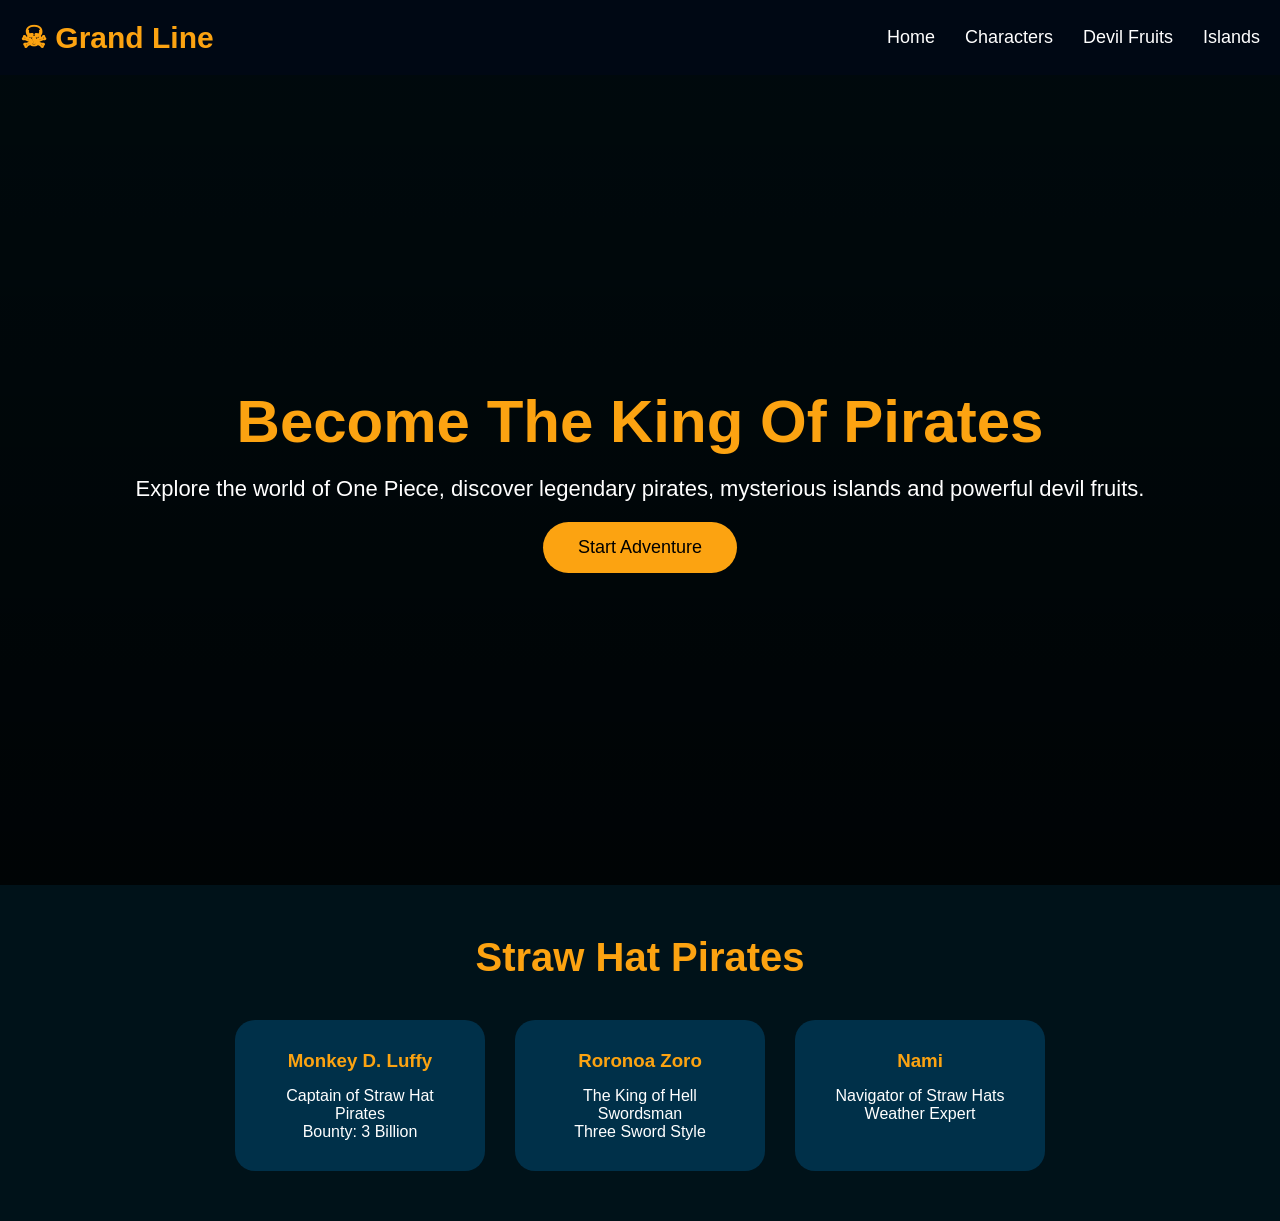
==== GrandLineCalculator/index.html @ e5f99cc5 "Updated the One Piece themed website with a cleaner project structure, improved homepage layout, nav" ====
<!DOCTYPE html>
<html lang="en">

<head>
    <meta charset="UTF-8">
    <meta name="viewport" content="width=device-width, initial-scale=1.0">

    <title>One Piece Adventure</title>

    <link rel="stylesheet" href="css/style.css">
</head>


<body>

<!-- NAVBAR -->

<header>

    <nav>

        <h1 class="logo">
            ☠ Grand Line
        </h1>


        <ul>

            <li><a href="#">Home</a></li>
            <li><a href="#">Characters</a></li>
            <li><a href="#">Devil Fruits</a></li>
            <li><a href="#">Islands</a></li>

        </ul>

    </nav>

</header>



<!-- HERO SECTION -->

<section class="hero">


    <div class="hero-content">


        <h2>
            Become The King Of Pirates
        </h2>


        <p>
            Explore the world of One Piece,
            discover legendary pirates,
            mysterious islands and powerful devil fruits.
        </p>


        <button>
            Start Adventure
        </button>


    </div>


</section>




<!-- CHARACTER SECTION -->


<section class="characters">


<h2>Straw Hat Pirates</h2>


<div class="cards">


<div class="card">

<h3>Monkey D. Luffy</h3>

<p>
Captain of Straw Hat Pirates
</p>

<p>
Bounty: 3 Billion
</p>

</div>



<div class="card">

<h3>Roronoa Zoro</h3>

<p>
The King of Hell Swordsman
</p>

<p>
Three Sword Style
</p>

</div>




<div class="card">

<h3>Nami</h3>

<p>
Navigator of Straw Hats
</p>

<p>
Weather Expert
</p>

</div>



</div>


</section>




<script src="js/main.js"></script>

</body>

</html>
---- GrandLineCalculator/css/style.css ----
*{
    margin:0;
    padding:0;
    box-sizing:border-box;
    font-family:Arial, sans-serif;
}



body{

    background:#001219;
    color:white;

}



/* NAVBAR */


header{

    background:#000814;
    padding:20px;

}



nav{

    display:flex;
    justify-content:space-between;
    align-items:center;

}



.logo{

    color:#fca311;
    font-size:30px;

}



ul{

    display:flex;
    gap:30px;
    list-style:none;

}



a{

    color:white;
    text-decoration:none;
    font-size:18px;

}



a:hover{

    color:#fca311;

}



/* HERO */


.hero{

height:90vh;

background:
linear-gradient(
rgba(0,0,0,.5),
rgba(0,0,0,.8)
),
url("../assets/images/ocean.jpg");


background-size:cover;
background-position:center;

display:flex;
align-items:center;
justify-content:center;

text-align:center;


}



.hero-content h2{

font-size:60px;
color:#fca311;

}



.hero-content p{

font-size:22px;
margin:20px;

}



button{

padding:15px 35px;
border:none;

background:#fca311;

font-size:18px;

border-radius:30px;

cursor:pointer;

}



button:hover{

background:white;

}



/* CHARACTERS */


.characters{

padding:50px;
text-align:center;

}



.characters h2{

font-size:40px;
color:#fca311;

}



.cards{

display:flex;
justify-content:center;
gap:30px;
margin-top:40px;

}



.card{

background:#003049;

padding:30px;

width:250px;

border-radius:20px;

transition:.3s;

}



.card:hover{

transform:translateY(-15px);

background:#005f73;

}



.card h3{

color:#fca311;
margin-bottom:15px;

}
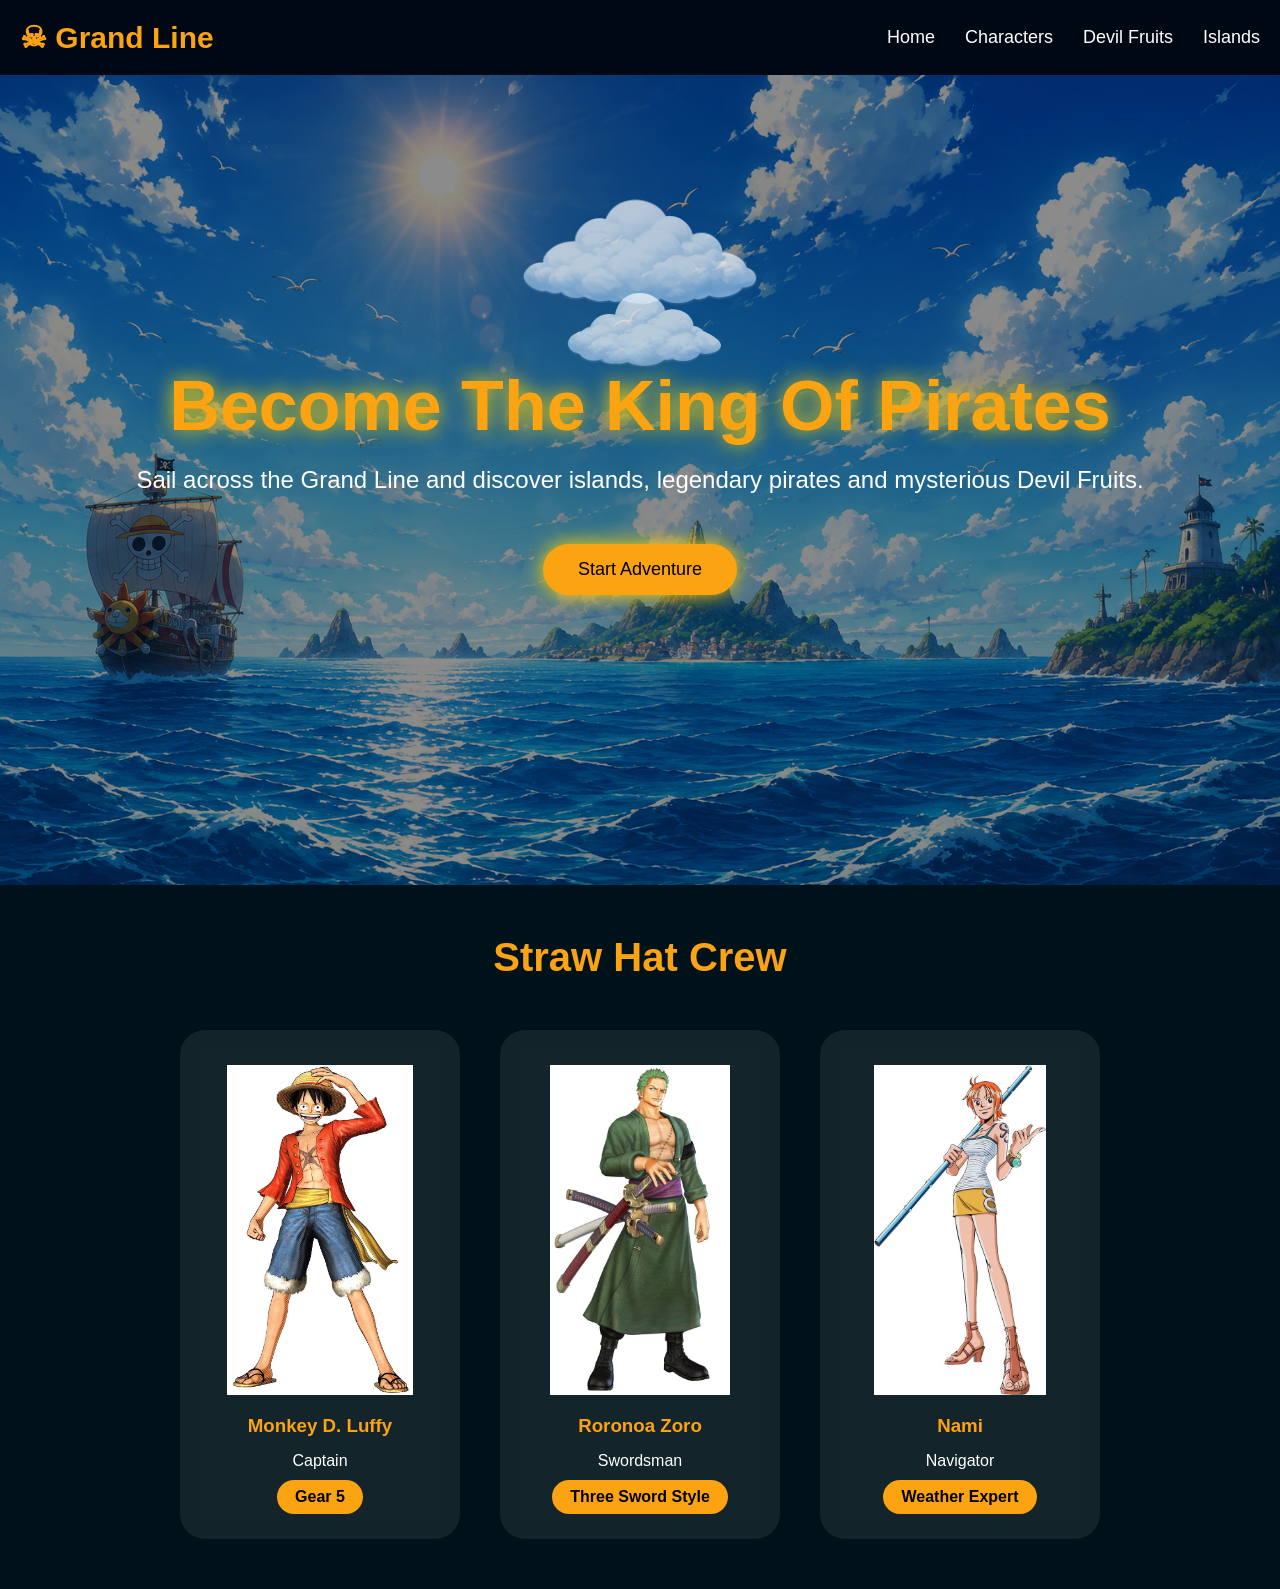
==== commit 2755df85: "feat: complete Mile  - Hero section and Straw Hat crew showcase Completed the second milestone of th" ====
--- a/GrandLineCalculator/index.html
+++ b/GrandLineCalculator/index.html
@@ -43,32 +43,29 @@
 
 <section class="hero">
 
+<div class="overlay"></div>
 
-    <div class="hero-content">
+<img src="assets/image/cloud1.png" class="cloud cloud1">
+<img src="assets/image/cloud2.png" class="cloud cloud2">
 
+<div class="hero-content">
 
-        <h2>
-            Become The King Of Pirates
-        </h2>
+<h2>Become The King Of Pirates</h2>
 
+<p>
+Sail across the Grand Line and discover islands,
+legendary pirates and mysterious Devil Fruits.
+</p>
 
-        <p>
-            Explore the world of One Piece,
-            discover legendary pirates,
-            mysterious islands and powerful devil fruits.
-        </p>
+<button class="start-btn">
+Start Adventure
+</button>
 
+</div>
 
-        <button>
-            Start Adventure
-        </button>
-
-
-    </div>
-
+<div class="waves"></div>
 
 </section>
-
 
 
 
@@ -77,64 +74,47 @@
 
 <section class="characters">
 
-
-<h2>Straw Hat Pirates</h2>
-
+<h2>Straw Hat Crew</h2>
 
 <div class="cards">
 
+<div class="card">
+
+<img src="assets/image/luffy.jpg">
+
+<h3>Monkey D. Luffy</h3>
+
+<p>Captain</p>
+
+<span>Gear 5</span>
+
+</div>
 
 <div class="card">
 
-<h3>Monkey D. Luffy</h3>
+<img src="assets/image/zoro.png">
 
-<p>
-Captain of Straw Hat Pirates
-</p>
+<h3>Roronoa Zoro</h3>
 
-<p>
-Bounty: 3 Billion
-</p>
+<p>Swordsman</p>
+
+<span>Three Sword Style</span>
 
 </div>
 
-
-
 <div class="card">
 
-<h3>Roronoa Zoro</h3>
+<img src="assets/image/nami.png">
 
-<p>
-The King of Hell Swordsman
-</p>
+<h3>Nami</h3>
 
-<p>
-Three Sword Style
-</p>
+<p>Navigator</p>
+
+<span>Weather Expert</span>
 
 </div>
 
-
-
-
-<div class="card">
-
-<h3>Nami</h3>
-
-<p>
-Navigator of Straw Hats
-</p>
-
-<p>
-Weather Expert
-</p>
-
 </div>
-
-
-
-</div>
-
 
 </section>
 
--- a/GrandLineCalculator/css/style.css
+++ b/GrandLineCalculator/css/style.css
@@ -87,7 +87,7 @@
 rgba(0,0,0,.5),
 rgba(0,0,0,.8)
 ),
-url("../assets/images/ocean.jpg");
+url("../assets/image/hero-bg.jpg");
 
 
 background-size:cover;
@@ -181,7 +181,7 @@
 
 .card{
 
-background:#003049;
+background:#1e91ca;
 
 padding:30px;
 
@@ -210,4 +210,267 @@
 color:#fca311;
 margin-bottom:15px;
 
+}
+
+/* ================= HERO IMPROVEMENTS ================= */
+
+.hero{
+
+position:relative;
+
+overflow:hidden;
+
+background:url("../assets/image/hero-bg.jpg");
+
+background-size:cover;
+
+background-position:center;
+
+}
+
+.overlay{
+
+position:absolute;
+
+width:100%;
+
+height:100%;
+
+background:rgba(0,0,0,.45);
+
+}
+
+.hero-content{
+
+position:relative;
+
+z-index:10;
+
+}
+
+.hero-content h2{
+
+font-size:70px;
+
+text-shadow:0 0 20px gold;
+
+animation:fadeUp 1.5s ease;
+
+}
+
+.hero-content p{
+
+font-size:24px;
+
+margin-top:20px;
+
+}
+
+.start-btn{
+
+margin-top:30px;
+
+box-shadow:0 0 20px gold;
+
+transition:.3s;
+
+}
+
+.start-btn:hover{
+
+transform:scale(1.08);
+
+}
+
+/* ================= CLOUDS ================= */
+
+.cloud{
+
+position:absolute;
+
+opacity:.7;
+
+animation:cloudMove linear infinite;
+
+}
+
+.cloud1{
+
+top:60px;
+
+width:250px;
+
+animation-duration:50s;
+
+}
+
+.cloud2{
+
+top:170px;
+
+width:180px;
+
+animation-duration:35s;
+
+}
+
+/* ================= WAVES ================= */
+
+.waves{
+
+position:absolute;
+
+bottom:0;
+
+left:0;
+
+width:300%;
+
+height:130px;
+
+background:url("assets/image/wave.png");
+
+background-repeat:repeat-x;
+
+animation:waveMove 12s linear infinite;
+
+}
+
+/* ================= CHARACTER CARDS ================= */
+
+.cards{
+
+display:flex;
+
+justify-content:center;
+
+gap:40px;
+
+flex-wrap:wrap;
+
+margin-top:50px;
+
+}
+
+.card{
+
+background:rgba(255,255,255,.08);
+
+backdrop-filter:blur(10px);
+
+border-radius:25px;
+
+padding:25px;
+
+width:280px;
+
+transition:.4s;
+
+overflow:hidden;
+
+}
+
+.card:hover{
+
+transform:translateY(-20px);
+
+box-shadow:0 0 30px #fca311;
+
+}
+
+.card img{
+
+width:100%;
+height:340px;
+object-fit:contain;
+object-position:bottom;
+padding-top:10px;
+display:block;
+
+}
+
+.card:hover img{
+
+transform:scale(1.05);
+
+}
+
+.card h3{
+
+margin-top:20px;
+
+color:#fca311;
+
+}
+
+.card span{
+
+display:inline-block;
+
+margin-top:10px;
+
+padding:8px 18px;
+
+background:#fca311;
+
+color:#000;
+
+border-radius:20px;
+
+font-weight:bold;
+
+}
+
+/* ================= ANIMATIONS ================= */
+
+@keyframes cloudMove{
+
+0%{
+
+left:-300px;
+
+}
+
+100%{
+
+left:110%;
+
+}
+
+}
+
+@keyframes waveMove{
+
+0%{
+
+transform:translateX(0);
+
+}
+
+100%{
+
+transform:translateX(-50%);
+
+}
+
+}
+
+@keyframes fadeUp{
+
+from{
+
+opacity:0;
+
+transform:translateY(80px);
+
+}
+
+to{
+
+opacity:1;
+
+transform:translateY(0);
+
+}
+
 }
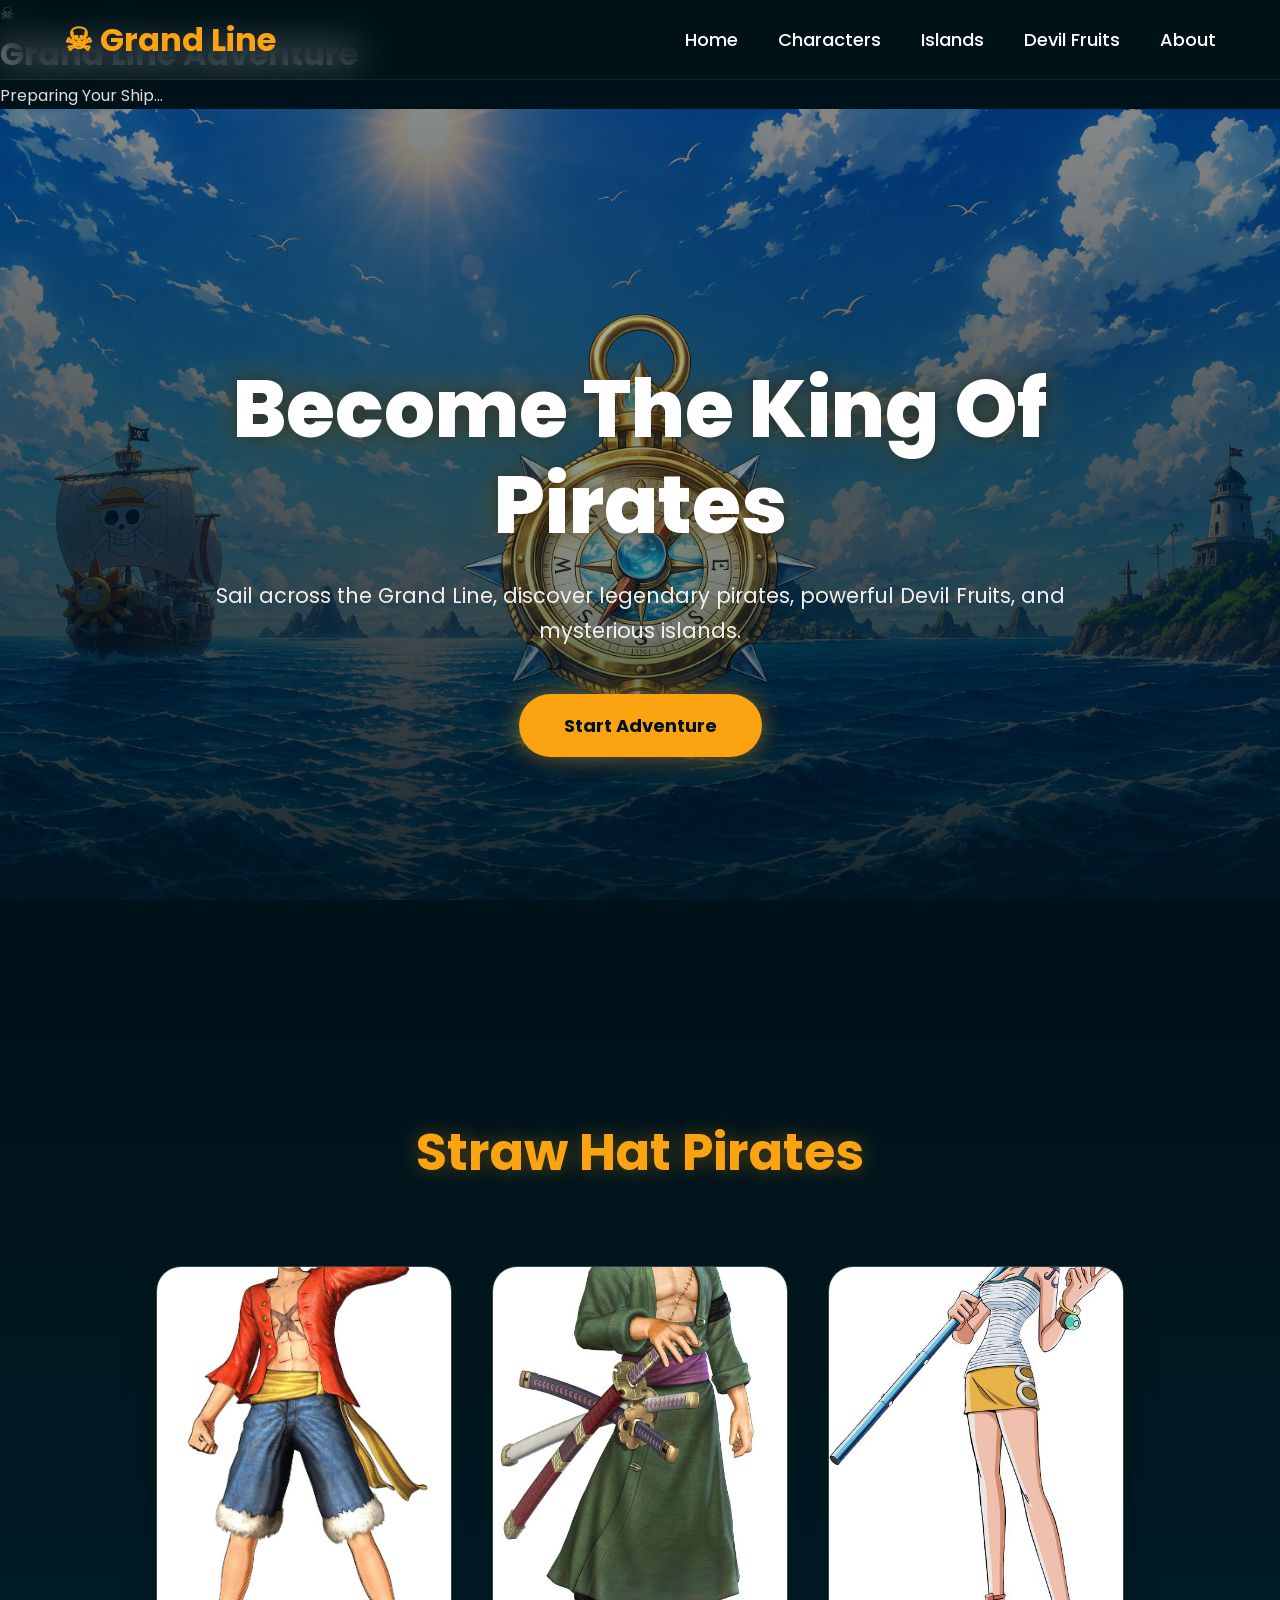
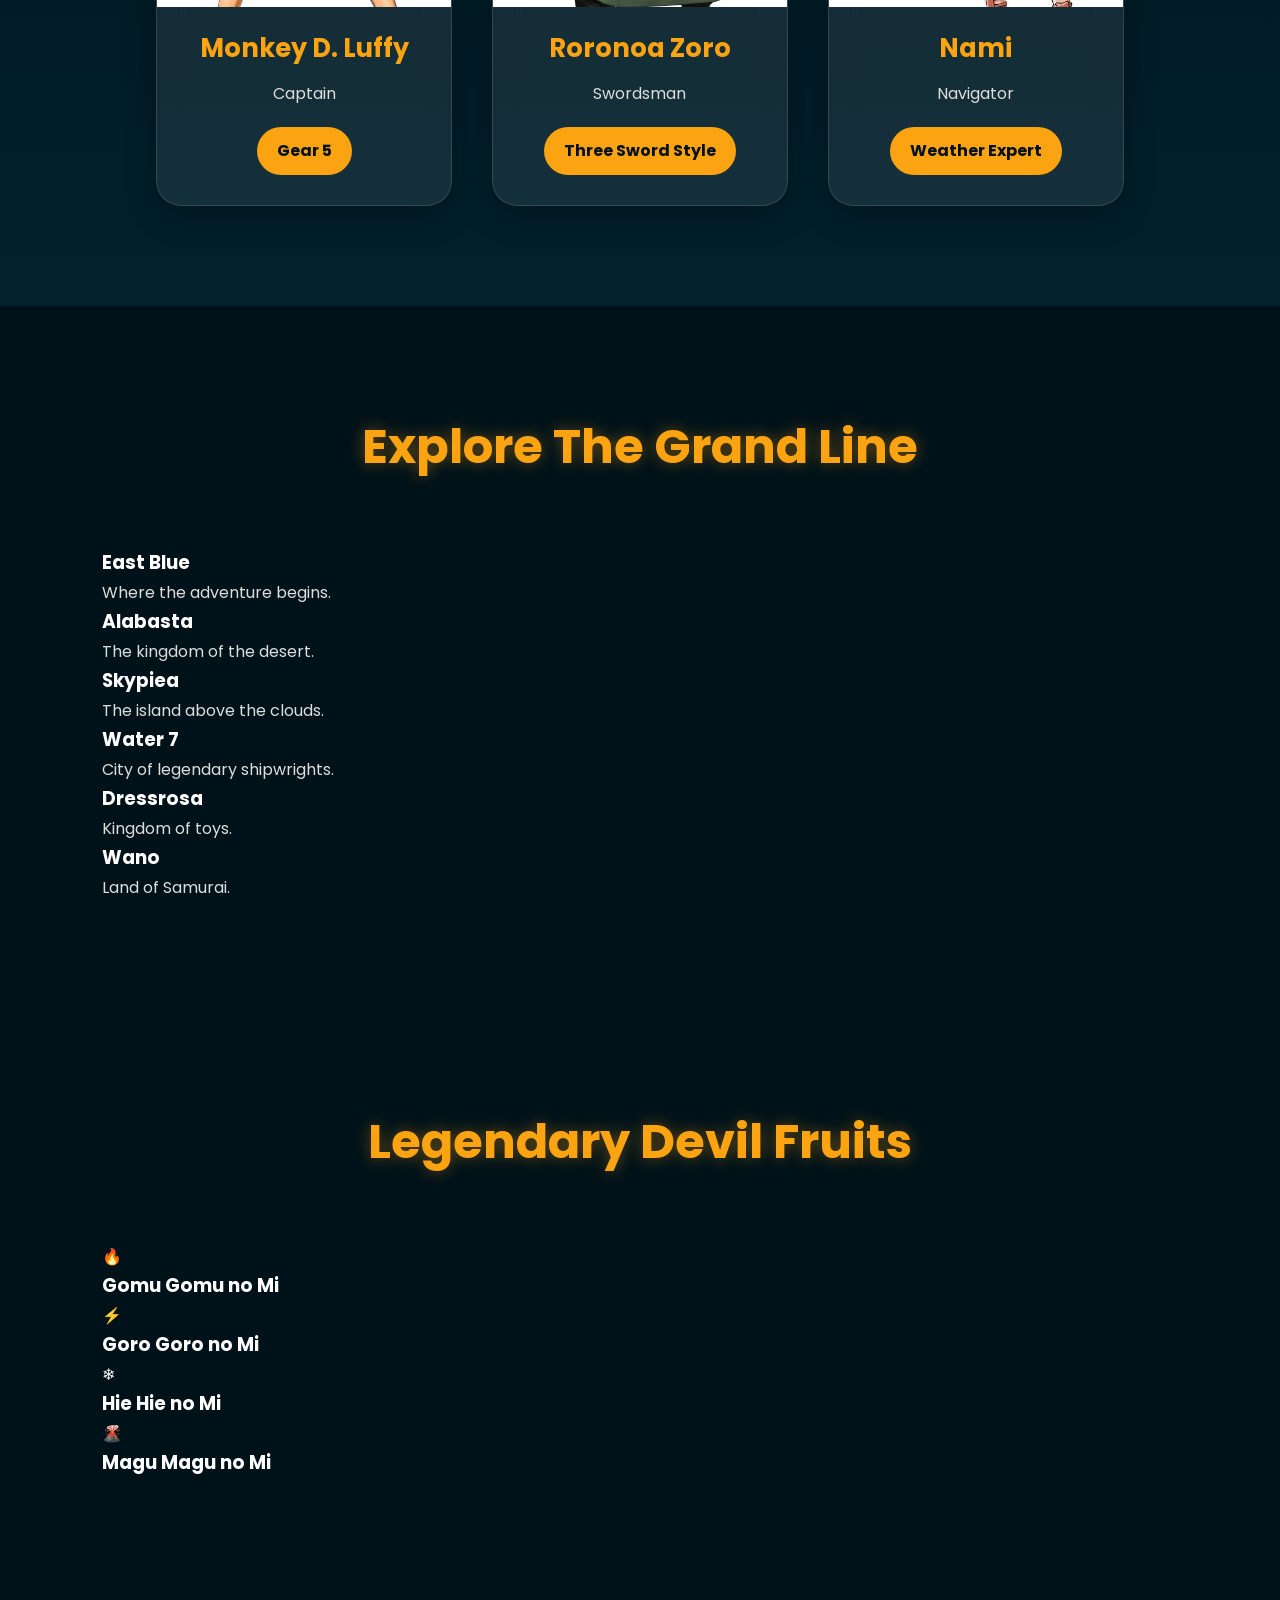
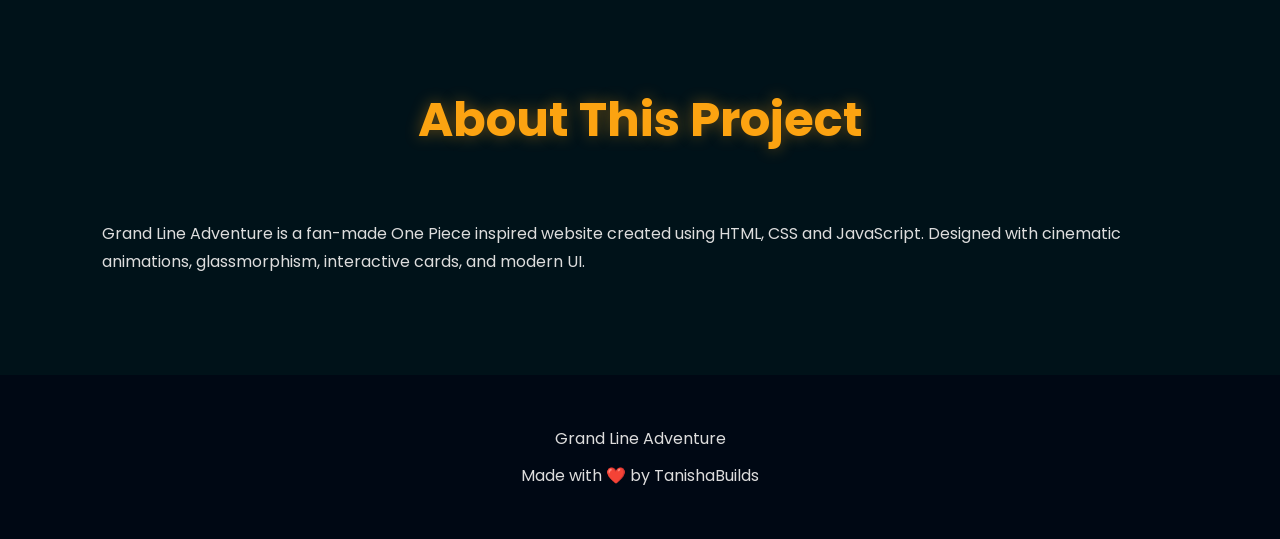
==== commit f1214ebb: "Mile 3 Progress added : . Cinematic sunrise glow . Animated moving clouds  . Rotating pirate compass" ====
--- a/GrandLineCalculator/index.html
+++ b/GrandLineCalculator/index.html
@@ -1,128 +1,521 @@
 <!DOCTYPE html>
 <html lang="en">
 
-<head>
-    <meta charset="UTF-8">
-    <meta name="viewport" content="width=device-width, initial-scale=1.0">
-
-    <title>One Piece Adventure</title>
-
-    <link rel="stylesheet" href="css/style.css">
-</head>
-
-
-<body>
-
-<!-- NAVBAR -->
-
-<header>
-
-    <nav>
-
-        <h1 class="logo">
-            ☠ Grand Line
-        </h1>
-
-
-        <ul>
-
-            <li><a href="#">Home</a></li>
-            <li><a href="#">Characters</a></li>
-            <li><a href="#">Devil Fruits</a></li>
-            <li><a href="#">Islands</a></li>
-
-        </ul>
-
-    </nav>
-
-</header>
-
-
-
-<!-- HERO SECTION -->
-
-<section class="hero">
-
-<div class="overlay"></div>
-
-<img src="assets/image/cloud1.png" class="cloud cloud1">
-<img src="assets/image/cloud2.png" class="cloud cloud2">
-
-<div class="hero-content">
-
-<h2>Become The King Of Pirates</h2>
-
-<p>
-Sail across the Grand Line and discover islands,
-legendary pirates and mysterious Devil Fruits.
-</p>
-
-<button class="start-btn">
-Start Adventure
-</button>
-
-</div>
-
-<div class="waves"></div>
-
-</section>
-
-
-
-<!-- CHARACTER SECTION -->
-
-
-<section class="characters">
-
-<h2>Straw Hat Crew</h2>
-
-<div class="cards">
-
-<div class="card">
-
-<img src="assets/image/luffy.jpg">
-
-<h3>Monkey D. Luffy</h3>
-
-<p>Captain</p>
-
-<span>Gear 5</span>
-
-</div>
-
-<div class="card">
-
-<img src="assets/image/zoro.png">
-
-<h3>Roronoa Zoro</h3>
-
-<p>Swordsman</p>
-
-<span>Three Sword Style</span>
-
-</div>
-
-<div class="card">
-
-<img src="assets/image/nami.png">
-
-<h3>Nami</h3>
-
-<p>Navigator</p>
-
-<span>Weather Expert</span>
-
-</div>
-
-</div>
-
-</section>
-
-
-
-
-<script src="js/main.js"></script>
-
-</body>
+    <head>
+
+        <meta charset="UTF-8">
+        <meta name="viewport" content="width=device-width, initial-scale=1.0">
+
+        <title>Grand Line Adventure | One Piece</title>
+
+        <!-- CSS -->
+
+        <link rel="stylesheet" href="css/variables.css">
+        <link rel="stylesheet" href="css/navbar.css">
+        <link rel="stylesheet" href="css/hero.css">
+        <link rel="stylesheet" href="css/cards.css">
+        <link rel="stylesheet" href="css/animations.css">
+        <link rel="stylesheet" href="css/responsive.css">
+        <link rel="stylesheet" href="css/style.css">
+
+    </head>
+
+    <body>
+
+        <!-- ================================================= -->
+        <!-- PRELOADER -->
+        <!-- ================================================= -->
+
+        <div id="loader">
+
+            <div class="loader-content">
+
+                <div class="skull">
+                    ☠
+                </div>
+
+                <h1>Grand Line Adventure</h1>
+
+                <p>Preparing Your Ship...</p>
+
+            </div>
+
+        </div>
+
+
+
+
+
+        <!-- ================================================= -->
+        <!-- NAVBAR -->
+        <!-- ================================================= -->
+
+        <header>
+
+            <nav>
+
+                <div class="logo">
+
+                    ☠ Grand Line
+
+                </div>
+
+                <div class="menu-btn">
+
+                    ☰
+
+                </div>
+
+                <ul>
+
+                    <li><a href="#home">Home</a></li>
+
+                    <li><a href="#characters">Characters</a></li>
+
+                    <li><a href="#islands">Islands</a></li>
+
+                    <li><a href="#fruits">Devil Fruits</a></li>
+
+                    <li><a href="#about">About</a></li>
+
+                </ul>
+
+            </nav>
+
+        </header>
+
+
+
+
+
+        <!-- ================================================= -->
+        <!-- HERO -->
+        <!-- ================================================= -->
+
+        <section class="hero" id="home">
+
+            <div class="overlay"></div>
+
+            <div class="sun"></div>
+
+            <div class="compass"></div>
+
+            <div class="cloud cloud1"></div>
+            <div class="cloud cloud2"></div>
+
+            <div class="hero-content">
+
+                <h1>
+
+                    Become The King Of Pirates
+
+                </h1>
+
+                <p>
+
+                    Sail across the Grand Line,
+                    discover legendary pirates,
+                    powerful Devil Fruits,
+                    and mysterious islands.
+
+                </p>
+
+                <button class="start-btn">
+
+                    Start Adventure
+
+                </button>
+
+            </div>
+
+            <div class="waves"></div>
+
+        </section>
+
+
+
+
+
+        <!-- ================================================= -->
+        <!-- CHARACTERS -->
+        <!-- ================================================= -->
+
+        <section class="characters" id="characters">
+
+            <h2>
+
+                Straw Hat Pirates
+
+            </h2>
+
+            <div class="cards">
+
+
+
+
+                <div class="card">
+
+                    <img src="assets/image/crew/luffy.jpg" alt="Luffy">
+
+                    <h3>Monkey D. Luffy</h3>
+
+                    <p>Captain</p>
+
+                    <span>Gear 5</span>
+
+                </div>
+
+
+
+
+
+                <div class="card">
+
+                    <img src="assets/image/crew/zoro.png" alt="Zoro">
+
+                    <h3>Roronoa Zoro</h3>
+
+                    <p>Swordsman</p>
+
+                    <span>Three Sword Style</span>
+
+                </div>
+
+
+
+
+
+                <div class="card">
+
+                    <img src="assets/image/crew/nami.png" alt="Nami">
+
+                    <h3>Nami</h3>
+
+                    <p>Navigator</p>
+
+                    <span>Weather Expert</span>
+
+                </div>
+
+
+
+            <!--
+
+                <div class="card">
+
+                <img src="assets/images/crew/sanji.png" alt="Sanji">
+
+                <h3>Sanji</h3>
+
+                <p>Cook</p>
+
+                <span>Black Leg</span>
+
+                </div>
+
+
+
+
+
+                <div class="card">
+
+                <img src="assets/images/crew/usopp.png" alt="Usopp">
+
+                <h3>Usopp</h3>
+
+                <p>Sniper</p>
+
+                <span>God Usopp</span>
+
+                </div>
+
+
+
+
+
+                <div class="card">
+
+                <img src="assets/images/crew/chopper.png" alt="Chopper">
+
+                <h3>Tony Tony Chopper</h3>
+
+                <p>Doctor</p>
+
+                <span>Monster Point</span>
+
+                </div>
+
+
+
+
+
+                <div class="card">
+
+                <img src="assets/images/crew/robin.png" alt="Robin">
+
+                <h3>Nico Robin</h3>
+
+                <p>Archaeologist</p>
+
+                <span>Hana Hana no Mi</span>
+
+                </div>
+
+
+
+
+
+                <div class="card">
+
+                <img src="assets/images/crew/franky.png" alt="Franky">
+
+                <h3>Franky</h3>
+
+                <p>Shipwright</p>
+
+                <span>SUPER!!</span>
+
+                </div>
+
+
+
+
+
+                <div class="card">
+
+                <img src="assets/images/crew/brook.png" alt="Brook">
+
+                <h3>Brook</h3>
+
+                <p>Musician</p>
+
+                <span>Soul King</span>
+
+                </div>
+
+
+
+
+
+                <div class="card">
+
+                <img src="assets/images/crew/jinbe.png" alt="Jinbe">
+
+                <h3>Jinbe</h3>
+
+                <p>Helmsman</p>
+
+                <span>Fish-Man Karate</span>
+
+                </div>
+                -->
+
+            </div>
+
+        </section>
+
+
+
+
+
+
+
+        <!-- ================================================= -->
+        <!-- ISLANDS -->
+        <!-- ================================================= -->
+
+        <section class="islands" id="islands">
+
+            <h2>
+
+                Explore The Grand Line
+
+            </h2>
+
+            <div class="island-grid">
+
+                <div class="island">
+
+                    <h3>East Blue</h3>
+
+                    <p>Where the adventure begins.</p>
+
+                </div>
+
+                <div class="island">
+
+                    <h3>Alabasta</h3>
+
+                    <p>The kingdom of the desert.</p>
+
+                </div>
+
+                <div class="island">
+
+                    <h3>Skypiea</h3>
+
+                    <p>The island above the clouds.</p>
+
+                </div>
+
+                <div class="island">
+
+                    <h3>Water 7</h3>
+
+                    <p>City of legendary shipwrights.</p>
+
+                </div>
+
+                <div class="island">
+
+                    <h3>Dressrosa</h3>
+
+                    <p>Kingdom of toys.</p>
+
+                </div>
+
+                <div class="island">
+
+                    <h3>Wano</h3>
+
+                    <p>Land of Samurai.</p>
+
+                </div>
+
+            </div>
+
+        </section>
+
+
+
+
+
+
+
+        <!-- ================================================= -->
+        <!-- DEVIL FRUITS -->
+        <!-- ================================================= -->
+
+        <section class="fruits" id="fruits">
+
+            <h2>
+
+                Legendary Devil Fruits
+
+            </h2>
+
+            <div class="fruit-container">
+
+                <div class="fruit">
+
+                    🔥
+
+                    <h3>Gomu Gomu no Mi</h3>
+
+                </div>
+
+                <div class="fruit">
+
+                    ⚡
+
+                    <h3>Goro Goro no Mi</h3>
+
+                </div>
+
+                <div class="fruit">
+
+                    ❄
+
+                    <h3>Hie Hie no Mi</h3>
+
+                </div>
+
+                <div class="fruit">
+
+                    🌋
+
+                    <h3>Magu Magu no Mi</h3>
+
+                </div>
+
+            </div>
+
+        </section>
+
+
+
+
+
+
+
+        <!-- ================================================= -->
+        <!-- ABOUT -->
+        <!-- ================================================= -->
+
+        <section class="about" id="about">
+
+            <h2>
+
+                About This Project
+
+            </h2>
+
+            <p>
+
+                Grand Line Adventure is a fan-made One Piece inspired website
+                created using HTML, CSS and JavaScript.
+
+                Designed with cinematic animations,
+                glassmorphism,
+                interactive cards,
+                and modern UI.
+
+            </p>
+
+        </section>
+
+
+
+
+
+
+
+        <!-- ================================================= -->
+        <!-- FOOTER -->
+        <!-- ================================================= -->
+
+        <footer>
+
+            <p>
+
+                Grand Line Adventure
+
+            </p>
+
+            <p>
+
+                Made with ❤️ by TanishaBuilds
+
+            </p>
+
+        </footer>
+
+
+
+
+
+
+        <!-- ================================================= -->
+        <!-- JAVASCRIPT -->
+        <!-- ================================================= -->
+
+        <script src="js/navbar.js"></script>
+        <script src="js/hero.js"></script>
+        <script src="js/cards.js"></script>
+        <script src="js/particles.js"></script>
+        <script src="js/loader.js"></script>
+        <script src="js/main.js"></script>
+
+    </body>
 
 </html>
--- a/GrandLineCalculator/css/variables.css
+++ b/GrandLineCalculator/css/variables.css
@@ -0,0 +1,92 @@
+/* =======================================================
+   GRAND LINE ADVENTURE
+   VARIABLES.CSS
+=======================================================*/
+
+:root{
+
+    /* Colors */
+
+    --primary:#FCA311;
+    --secondary:#003049;
+    --accent:#FFB703;
+
+    --dark:#001219;
+    --dark-light:#06202B;
+
+    --white:#FFFFFF;
+    --text:#E9ECEF;
+
+    --card:rgba(255,255,255,.08);
+
+    --glass:rgba(255,255,255,.10);
+
+    --border:rgba(255,255,255,.15);
+
+
+    /* Shadows */
+
+    --shadow-small:0 5px 15px rgba(0,0,0,.25);
+
+    --shadow-medium:0 10px 25px rgba(0,0,0,.35);
+
+    --shadow-large:0 20px 45px rgba(0,0,0,.45);
+
+    --gold-glow:0 0 25px rgba(252,163,17,.6);
+
+
+    /* Radius */
+
+    --radius-sm:10px;
+    --radius-md:18px;
+    --radius-lg:28px;
+    --radius-round:50px;
+
+
+    /* Transition */
+
+    --transition-fast:.25s ease;
+
+    --transition:.35s ease;
+
+    --transition-slow:.6s ease;
+
+
+    /* Font */
+
+    --font:'Segoe UI',Tahoma,Geneva,Verdana,sans-serif;
+
+
+    /* Navbar */
+
+    --navbar-height:80px;
+
+
+    /* Hero */
+
+    --hero-height:100vh;
+
+
+    /* Section */
+
+    --section-padding:100px;
+
+
+    /* Card */
+
+    --card-width:300px;
+
+
+    /* Z Index */
+
+    --z-loader:99999;
+
+    --z-navbar:999;
+
+    --z-overlay:2;
+
+    --z-content:10;
+
+    --z-particles:1;
+
+}
--- a/GrandLineCalculator/css/navbar.css
+++ b/GrandLineCalculator/css/navbar.css
@@ -0,0 +1,232 @@
+/*=========================================================
+                NAVIGATION BAR
+=========================================================*/
+
+header{
+
+    position:fixed;
+
+    top:0;
+    left:0;
+
+    width:100%;
+
+    height:80px;
+
+    z-index:9999;
+
+    background:rgba(0,18,25,.45);
+
+    backdrop-filter:blur(18px);
+
+    transition:.4s;
+
+    border-bottom:1px solid rgba(255,255,255,.08);
+
+}
+
+header.scrolled{
+
+    background:#001219;
+
+    box-shadow:0 8px 25px rgba(0,0,0,.45);
+
+}
+
+nav{
+
+    width:90%;
+
+    max-width:1400px;
+
+    margin:auto;
+
+    height:80px;
+
+    display:flex;
+
+    justify-content:space-between;
+
+    align-items:center;
+
+}
+
+.logo{
+
+    display:flex;
+
+    align-items:center;
+
+    gap:12px;
+
+    font-size:2rem;
+
+    font-weight:700;
+
+    color:#FCA311;
+
+    cursor:pointer;
+
+    transition:.35s;
+
+}
+
+.logo:hover{
+
+    transform:scale(1.05);
+
+    text-shadow:0 0 20px #FCA311;
+
+}
+
+nav ul{
+
+    display:flex;
+
+    list-style:none;
+
+    gap:40px;
+
+}
+
+nav ul li{
+
+    position:relative;
+
+}
+
+nav ul li a{
+
+    color:white;
+
+    font-size:18px;
+
+    font-weight:500;
+
+    transition:.3s;
+
+}
+
+nav ul li a:hover{
+
+    color:#FCA311;
+
+}
+
+nav ul li a::after{
+
+    content:"";
+
+    position:absolute;
+
+    left:0;
+
+    bottom:-8px;
+
+    width:0;
+
+    height:3px;
+
+    background:#FCA311;
+
+    transition:.35s;
+
+    border-radius:50px;
+
+}
+
+nav ul li:hover a::after{
+
+    width:100%;
+
+}
+
+/*=========================
+      MOBILE BUTTON
+==========================*/
+
+.menu-btn{
+
+    display:none;
+
+    font-size:32px;
+
+    color:white;
+
+    cursor:pointer;
+
+}
+
+/*=========================
+     RESPONSIVE
+==========================*/
+
+@media(max-width:950px){
+
+nav{
+
+width:95%;
+
+}
+
+nav ul{
+
+gap:20px;
+
+}
+
+}
+
+@media(max-width:768px){
+
+.menu-btn{
+
+display:block;
+
+}
+
+nav ul{
+
+position:fixed;
+
+top:80px;
+
+right:-100%;
+
+width:280px;
+
+height:calc(100vh - 80px);
+
+background:#001219;
+
+display:flex;
+
+flex-direction:column;
+
+justify-content:flex-start;
+
+align-items:center;
+
+padding-top:50px;
+
+gap:35px;
+
+transition:.45s;
+
+border-left:1px solid rgba(255,255,255,.08);
+
+}
+
+nav ul.active{
+
+right:0;
+
+}
+
+nav ul li a{
+
+font-size:22px;
+
+}
+
+}
--- a/GrandLineCalculator/css/hero.css
+++ b/GrandLineCalculator/css/hero.css
@@ -0,0 +1,449 @@
+/*=========================================================
+                    HERO SECTION
+=========================================================*/
+
+.hero{
+
+    position:relative;
+
+    width:100%;
+
+    height:100vh;
+
+    display:flex;
+
+    justify-content:center;
+
+    align-items:center;
+
+    text-align:center;
+
+    overflow:hidden;
+
+    background:
+    linear-gradient(rgba(0,0,0,.35),rgba(0,0,0,.55)),
+    url("../assets/image/backgrounds/hero-bg.jpg");
+
+    background-size:cover;
+
+    background-position:center;
+
+    background-attachment:fixed;
+
+}
+
+/*======================================
+            DARK OVERLAY
+=======================================*/
+
+.overlay{
+
+    position:absolute;
+
+    inset:0;
+
+    background:
+    linear-gradient(
+        to bottom,
+        rgba(0,18,25,.15),
+        rgba(0,18,25,.45),
+        rgba(0,18,25,.85)
+    );
+
+    z-index:1;
+
+}
+
+/*======================================
+            HERO CONTENT
+=======================================*/
+
+.hero-content{
+
+    position:relative;
+
+    z-index:10;
+
+    width:90%;
+
+    max-width:900px;
+
+    animation:fadeUp 1.3s ease;
+
+}
+
+.hero-content h1{
+
+    font-size:5rem;
+
+    color:white;
+
+    font-weight:800;
+
+    line-height:1.2;
+
+    margin-bottom:25px;
+
+    text-shadow:
+    0 0 20px rgba(0,0,0,.5),
+    0 0 35px rgba(252,163,17,.35);
+
+}
+
+.hero-content p{
+
+    font-size:1.3rem;
+
+    color:#f1f1f1;
+
+    margin-bottom:45px;
+
+}
+
+/*======================================
+            BUTTON
+=======================================*/
+
+.start-btn{
+
+    padding:18px 45px;
+
+    font-size:18px;
+
+    border:none;
+
+    border-radius:50px;
+
+    background:#FCA311;
+
+    color:#001219;
+
+    font-weight:700;
+
+    cursor:pointer;
+
+    transition:.35s;
+
+    box-shadow:
+    0 0 25px rgba(252,163,17,.5);
+
+}
+
+.start-btn:hover{
+
+    transform:translateY(-6px);
+
+    box-shadow:
+    0 10px 30px rgba(252,163,17,.65);
+
+    background:white;
+
+}
+
+/*======================================
+             SUN
+=======================================
+
+.sun{
+
+    position:absolute;
+
+    top:70px;
+
+    right:120px;
+
+    width:220px;
+
+    height:220px;
+
+    border-radius:50%;
+
+    background:radial-gradient(circle,#FFD166,#FDB813,#FCA311);
+
+    filter:blur(6px);
+
+    opacity:.85;
+
+    animation:sunPulse 6s infinite ease-in-out;
+
+}
+*/
+/*======================================
+          COMPASS
+=======================================*/
+
+.compass{
+
+    position:absolute;
+
+    width:600px;
+
+    height:600px;
+
+    background:url("../assets/image/ui/compass.png");
+
+    background-size:contain;
+
+    background-repeat:no-repeat;
+
+    background-position:center;
+
+    opacity:.9;
+
+    animation:rotateCompass 60s linear infinite;
+
+}
+
+/*======================================
+            CLOUDS
+=======================================*/
+
+.cloud{
+
+    position:absolute;
+
+    background:url("../assets/image/backgrounds/clouds.png");
+
+    background-size:contain;
+
+    background-repeat:no-repeat;
+
+    opacity:.45;
+
+}
+
+.cloud1{
+
+    width:340px;
+
+    height:170px;
+
+    top:80px;
+
+    left:-400px;
+
+    animation:cloudMove1 65s linear infinite;
+
+}
+
+.cloud2{
+
+    width:260px;
+
+    height:130px;
+
+    top:100px;
+
+    left:-300px;
+
+    animation:cloudMove2 45s linear infinite;
+
+}
+
+/*======================================
+             WAVES
+=======================================
+
+.waves{
+
+    position:absolute;
+
+    left:0;
+
+    bottom:0;
+
+    width:400%;
+
+    height:180px;
+
+    background:url("../assets/image/ui/wave.png");
+
+    background-repeat:repeat-x;
+
+    background-size:contain;
+
+    animation:waveMove 20s linear infinite;
+
+}
+*/
+/*======================================
+           ANIMATIONS
+=======================================*/
+
+@keyframes fadeUp{
+
+0%{
+
+opacity:0;
+
+transform:translateY(70px);
+
+}
+
+100%{
+
+opacity:1;
+
+transform:translateY(0);
+
+}
+
+}
+
+@keyframes rotateCompass{
+
+from{
+
+transform:rotate(0deg);
+
+}
+
+to{
+
+transform:rotate(360deg);
+
+}
+
+}
+
+@keyframes waveMove{
+
+0%{
+
+transform:translateX(0);
+
+}
+
+100%{
+
+transform:translateX(-50%);
+
+}
+
+}
+
+@keyframes cloudMove1{
+
+0%{
+
+transform:translateX(0);
+
+}
+
+100%{
+
+transform:translateX(1900px);
+
+}
+
+}
+
+@keyframes cloudMove2{
+
+0%{
+
+transform:translateX(0);
+
+}
+
+100%{
+
+transform:translateX(1800px);
+
+}
+
+}
+
+@keyframes sunPulse{
+
+0%{
+
+transform:scale(1);
+
+}
+
+50%{
+
+transform:scale(1.08);
+
+}
+
+100%{
+
+transform:scale(1);
+
+}
+
+}
+
+/*======================================
+           RESPONSIVE
+=======================================*/
+
+@media(max-width:992px){
+
+.hero-content h1{
+
+font-size:3.7rem;
+
+}
+
+.hero-content p{
+
+font-size:1.1rem;
+
+}
+
+.sun{
+
+width:170px;
+
+height:170px;
+
+}
+
+.compass{
+
+width:450px;
+
+height:450px;
+
+}
+
+}
+
+@media(max-width:768px){
+
+.hero-content h1{
+
+font-size:2.7rem;
+
+}
+
+.hero-content p{
+
+font-size:1rem;
+
+}
+
+.start-btn{
+
+padding:15px 35px;
+
+}
+
+.sun{
+
+display:none;
+
+}
+
+.compass{
+
+width:320px;
+
+height:320px;
+
+}
+
+}
--- a/GrandLineCalculator/css/cards.css
+++ b/GrandLineCalculator/css/cards.css
@@ -0,0 +1,367 @@
+/*=========================================================
+                STRAW HAT CREW CARDS
+=========================================================*/
+
+.characters{
+
+    position:relative;
+
+    background:
+    linear-gradient(
+        180deg,
+        #001219 0%,
+        #02212d 100%
+    );
+
+    overflow:hidden;
+
+}
+
+.characters h2{
+
+    text-align:center;
+
+    font-size:3.2rem;
+
+    color:#FCA311;
+
+    margin-bottom:70px;
+
+    text-shadow:0 0 20px rgba(252,163,17,.35);
+
+}
+
+/*==========================
+        GRID
+==========================*/
+
+.cards{
+
+    width:90%;
+
+    max-width:1400px;
+
+    margin:auto;
+
+    display:grid;
+
+    grid-template-columns:repeat(auto-fit,minmax(280px,1fr));
+
+    gap:40px;
+
+}
+
+/*==========================
+        CARD
+==========================*/
+
+.card{
+
+    position:relative;
+
+    background:rgba(255,255,255,.08);
+
+    backdrop-filter:blur(18px);
+
+    border:1px solid rgba(255,255,255,.12);
+
+    border-radius:25px;
+
+    overflow:hidden;
+
+    transition:.45s;
+
+    cursor:pointer;
+
+    transform-style:preserve-3d;
+
+    box-shadow:
+    0 12px 30px rgba(0,0,0,.30);
+
+}
+
+.card:hover{
+
+    transform:
+    translateY(-18px)
+    scale(1.03);
+
+    box-shadow:
+
+    0 20px 45px rgba(0,0,0,.45),
+
+    0 0 30px rgba(252,163,17,.35);
+
+}
+
+/*==========================
+      GOLD BORDER
+==========================*/
+
+.card::before{
+
+    content:"";
+
+    position:absolute;
+
+    inset:0;
+
+    padding:2px;
+
+    border-radius:25px;
+
+    background:
+    linear-gradient(
+        45deg,
+        transparent,
+        #FCA311,
+        transparent
+    );
+
+    -webkit-mask:
+    linear-gradient(#fff 0 0) content-box,
+    linear-gradient(#fff 0 0);
+
+    -webkit-mask-composite:xor;
+
+            mask-composite:exclude;
+
+    opacity:0;
+
+    transition:.4s;
+
+}
+
+.card:hover::before{
+
+    opacity:1;
+
+}
+
+/*==========================
+       IMAGE
+==========================*/
+
+.card img{
+
+    width:100%;
+
+    height:340px;
+
+    object-fit:cover;
+
+    transition:.5s;
+
+}
+
+.card:hover img{
+
+    transform:scale(1.08);
+
+}
+
+/*==========================
+       CONTENT
+==========================*/
+
+.card h3{
+
+    margin-top:20px;
+
+    color:#FCA311;
+
+    font-size:1.6rem;
+
+    text-align:center;
+
+}
+
+.card p{
+
+    text-align:center;
+
+    color:#ddd;
+
+    margin-top:10px;
+
+    font-size:1rem;
+
+}
+
+.card span{
+
+    display:block;
+
+    width:max-content;
+
+    margin:20px auto 30px;
+
+    background:#FCA311;
+
+    color:#001219;
+
+    padding:10px 20px;
+
+    border-radius:40px;
+
+    font-weight:700;
+
+}
+
+/*==========================
+     SHINE EFFECT
+==========================*/
+
+.card::after{
+
+    content:"";
+
+    position:absolute;
+
+    top:-120%;
+
+    left:-40%;
+
+    width:80px;
+
+    height:220%;
+
+    background:
+
+    rgba(255,255,255,.35);
+
+    transform:rotate(25deg);
+
+    transition:.8s;
+
+}
+
+.card:hover::after{
+
+    left:130%;
+
+}
+
+/*==========================
+     IMAGE OVERLAY
+==========================*/
+
+.card .overlay{
+
+    position:absolute;
+
+    inset:0;
+
+    background:
+
+    linear-gradient(
+
+    transparent,
+
+    rgba(0,18,25,.65)
+
+    );
+
+    pointer-events:none;
+
+}
+
+/*==========================
+     FLOAT ANIMATION
+==========================*/
+
+.card:nth-child(odd){
+
+    animation:float1 5s ease-in-out infinite;
+
+}
+
+.card:nth-child(even){
+
+    animation:float2 6s ease-in-out infinite;
+
+}
+
+/*==========================
+      KEYFRAMES
+==========================*/
+
+@keyframes float1{
+
+0%{
+
+transform:translateY(0);
+
+}
+
+50%{
+
+transform:translateY(-8px);
+
+}
+
+100%{
+
+transform:translateY(0);
+
+}
+
+}
+
+@keyframes float2{
+
+0%{
+
+transform:translateY(-8px);
+
+}
+
+50%{
+
+transform:translateY(0);
+
+}
+
+100%{
+
+transform:translateY(-8px);
+
+}
+
+}
+
+/*==========================
+      RESPONSIVE
+==========================*/
+
+@media(max-width:900px){
+
+.cards{
+
+grid-template-columns:repeat(2,1fr);
+
+}
+
+}
+
+@media(max-width:650px){
+
+.cards{
+
+grid-template-columns:1fr;
+
+}
+
+.characters h2{
+
+font-size:2.5rem;
+
+}
+
+.card img{
+
+height:300px;
+
+}
+
+}
--- a/GrandLineCalculator/css/animations.css
+++ b/GrandLineCalculator/css/animations.css
@@ -0,0 +1,63 @@
+.particle{
+
+position:absolute;
+
+bottom:-20px;
+
+width:4px;
+
+height:4px;
+
+background:#ffffff;
+
+border-radius:50%;
+
+opacity:.6;
+
+animation:floatUp linear infinite;
+
+}
+
+@keyframes floatUp{
+
+0%{
+
+transform:translateY(0);
+
+opacity:0;
+
+}
+
+20%{
+
+opacity:1;
+
+}
+
+100%{
+
+transform:translateY(-100vh);
+
+opacity:0;
+
+}
+
+}
+
+.hidden{
+
+opacity:0;
+
+transform:translateY(80px);
+
+transition:1s;
+
+}
+
+.show{
+
+opacity:1;
+
+transform:translateY(0);
+
+}
--- a/GrandLineCalculator/css/style.css
+++ b/GrandLineCalculator/css/style.css
@@ -1,476 +1,165 @@
+/* =======================================================
+   GLOBAL STYLES
+=======================================================*/
+
+@import url('https://fonts.googleapis.com/css2?family=Poppins:wght@300;400;500;600;700;800&display=swap');
+
 *{
-    margin:0;
-    padding:0;
-    box-sizing:border-box;
-    font-family:Arial, sans-serif;
+
+margin:0;
+
+padding:0;
+
+box-sizing:border-box;
+
+scroll-behavior:smooth;
+
 }
 
+html{
 
+scroll-behavior:smooth;
+
+}
 
 body{
 
-    background:#001219;
-    color:white;
+font-family:'Poppins',sans-serif;
+
+background:var(--dark);
+
+color:var(--white);
+
+overflow-x:hidden;
+
+line-height:1.7;
 
 }
 
+/* Scrollbar */
 
+::-webkit-scrollbar{
 
-/* NAVBAR */
-
-
-header{
-
-    background:#000814;
-    padding:20px;
+width:10px;
 
 }
 
+::-webkit-scrollbar-track{
 
-
-nav{
-
-    display:flex;
-    justify-content:space-between;
-    align-items:center;
+background:#02151d;
 
 }
 
+::-webkit-scrollbar-thumb{
 
+background:var(--primary);
 
-.logo{
-
-    color:#fca311;
-    font-size:30px;
+border-radius:50px;
 
 }
 
+::-webkit-scrollbar-thumb:hover{
 
-
-ul{
-
-    display:flex;
-    gap:30px;
-    list-style:none;
+background:#ffcb5c;
 
 }
 
+/* Images */
 
+img{
+
+display:block;
+
+max-width:100%;
+
+}
+
+/* Links */
 
 a{
 
-    color:white;
-    text-decoration:none;
-    font-size:18px;
+text-decoration:none;
 
 }
 
-
-
-a:hover{
-
-    color:#fca311;
-
-}
-
-
-
-/* HERO */
-
-
-.hero{
-
-height:90vh;
-
-background:
-linear-gradient(
-rgba(0,0,0,.5),
-rgba(0,0,0,.8)
-),
-url("../assets/image/hero-bg.jpg");
-
-
-background-size:cover;
-background-position:center;
-
-display:flex;
-align-items:center;
-justify-content:center;
-
-text-align:center;
-
-
-}
-
-
-
-.hero-content h2{
-
-font-size:60px;
-color:#fca311;
-
-}
-
-
-
-.hero-content p{
-
-font-size:22px;
-margin:20px;
-
-}
-
-
+/* Buttons */
 
 button{
 
-padding:15px 35px;
-border:none;
-
-background:#fca311;
-
-font-size:18px;
-
-border-radius:30px;
+font-family:'Poppins',sans-serif;
 
 cursor:pointer;
 
 }
 
+/* Section */
 
+section{
 
-button:hover{
+padding:100px 8%;
 
-background:white;
+position:relative;
 
 }
 
+/* Heading */
 
+section h2{
 
-/* CHARACTERS */
+font-size:3rem;
 
+margin-bottom:60px;
 
-.characters{
+text-align:center;
 
-padding:50px;
-text-align:center;
+color:var(--primary);
+
+text-shadow:0 0 15px rgba(252,163,17,.4);
 
 }
 
+/* Paragraph */
 
+p{
 
-.characters h2{
-
-font-size:40px;
-color:#fca311;
+color:#dddddd;
 
 }
 
+/* Footer */
 
+footer{
 
-.cards{
+padding:40px;
 
-display:flex;
-justify-content:center;
-gap:30px;
-margin-top:40px;
+text-align:center;
+
+background:#000814;
 
 }
 
+footer p{
 
-
-.card{
-
-background:#1e91ca;
-
-padding:30px;
-
-width:250px;
-
-border-radius:20px;
-
-transition:.3s;
+margin:10px 0;
 
 }
 
+/* Selection */
 
+::selection{
 
-.card:hover{
+background:var(--primary);
 
-transform:translateY(-15px);
-
-background:#005f73;
+color:black;
 
 }
 
+/* Utility */
 
+.container{
 
-.card h3{
+width:min(1300px,100%);
 
-color:#fca311;
-margin-bottom:15px;
-
-}
-
-/* ================= HERO IMPROVEMENTS ================= */
-
-.hero{
-
-position:relative;
-
-overflow:hidden;
-
-background:url("../assets/image/hero-bg.jpg");
-
-background-size:cover;
-
-background-position:center;
-
-}
-
-.overlay{
-
-position:absolute;
-
-width:100%;
-
-height:100%;
-
-background:rgba(0,0,0,.45);
-
-}
-
-.hero-content{
-
-position:relative;
-
-z-index:10;
-
-}
-
-.hero-content h2{
-
-font-size:70px;
-
-text-shadow:0 0 20px gold;
-
-animation:fadeUp 1.5s ease;
-
-}
-
-.hero-content p{
-
-font-size:24px;
-
-margin-top:20px;
-
-}
-
-.start-btn{
-
-margin-top:30px;
-
-box-shadow:0 0 20px gold;
-
-transition:.3s;
-
-}
-
-.start-btn:hover{
-
-transform:scale(1.08);
-
-}
-
-/* ================= CLOUDS ================= */
-
-.cloud{
-
-position:absolute;
-
-opacity:.7;
-
-animation:cloudMove linear infinite;
-
-}
-
-.cloud1{
-
-top:60px;
-
-width:250px;
-
-animation-duration:50s;
-
-}
-
-.cloud2{
-
-top:170px;
-
-width:180px;
-
-animation-duration:35s;
-
-}
-
-/* ================= WAVES ================= */
-
-.waves{
-
-position:absolute;
-
-bottom:0;
-
-left:0;
-
-width:300%;
-
-height:130px;
-
-background:url("assets/image/wave.png");
-
-background-repeat:repeat-x;
-
-animation:waveMove 12s linear infinite;
-
-}
-
-/* ================= CHARACTER CARDS ================= */
-
-.cards{
-
-display:flex;
-
-justify-content:center;
-
-gap:40px;
-
-flex-wrap:wrap;
-
-margin-top:50px;
-
-}
-
-.card{
-
-background:rgba(255,255,255,.08);
-
-backdrop-filter:blur(10px);
-
-border-radius:25px;
-
-padding:25px;
-
-width:280px;
-
-transition:.4s;
-
-overflow:hidden;
-
-}
-
-.card:hover{
-
-transform:translateY(-20px);
-
-box-shadow:0 0 30px #fca311;
-
-}
-
-.card img{
-
-width:100%;
-height:340px;
-object-fit:contain;
-object-position:bottom;
-padding-top:10px;
-display:block;
-
-}
-
-.card:hover img{
-
-transform:scale(1.05);
-
-}
-
-.card h3{
-
-margin-top:20px;
-
-color:#fca311;
-
-}
-
-.card span{
-
-display:inline-block;
-
-margin-top:10px;
-
-padding:8px 18px;
-
-background:#fca311;
-
-color:#000;
-
-border-radius:20px;
-
-font-weight:bold;
-
-}
-
-/* ================= ANIMATIONS ================= */
-
-@keyframes cloudMove{
-
-0%{
-
-left:-300px;
-
-}
-
-100%{
-
-left:110%;
-
-}
-
-}
-
-@keyframes waveMove{
-
-0%{
-
-transform:translateX(0);
-
-}
-
-100%{
-
-transform:translateX(-50%);
-
-}
-
-}
-
-@keyframes fadeUp{
-
-from{
-
-opacity:0;
-
-transform:translateY(80px);
-
-}
-
-to{
-
-opacity:1;
-
-transform:translateY(0);
-
-}
+margin:auto;
 
 }
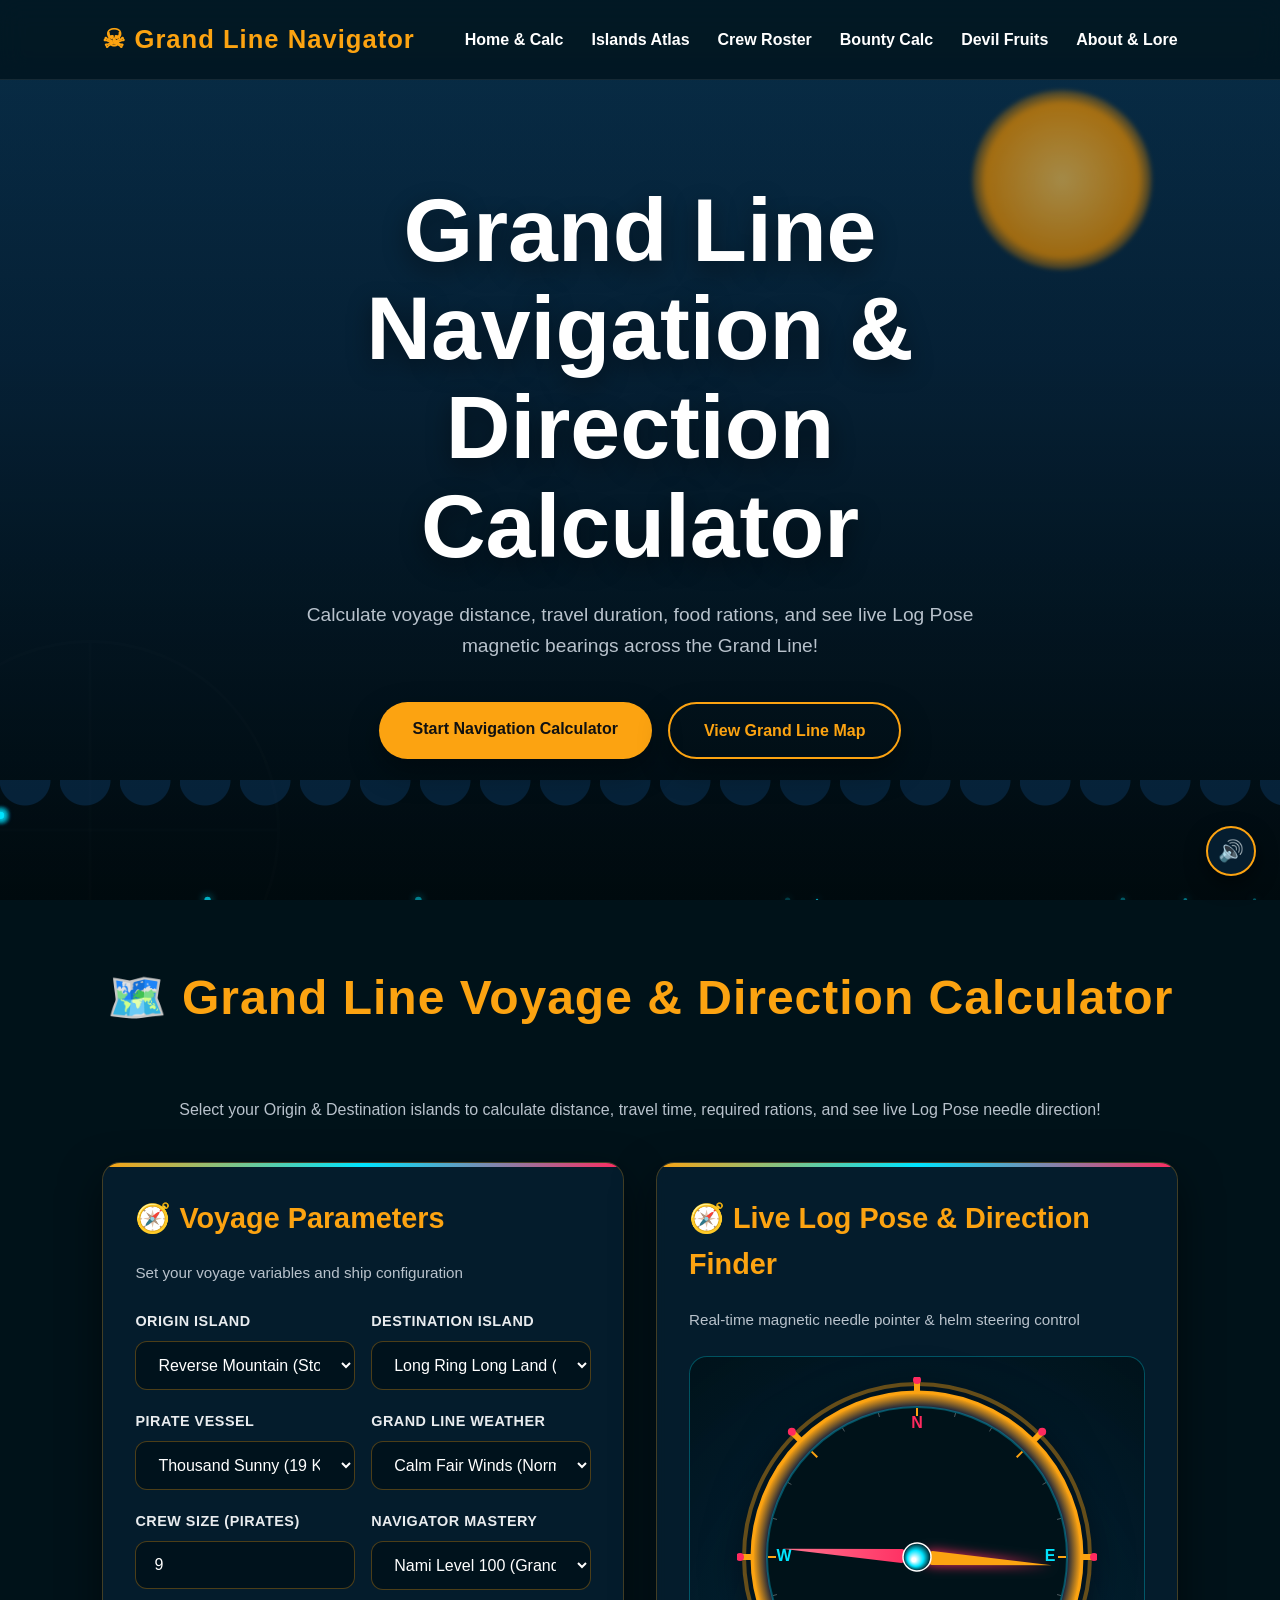
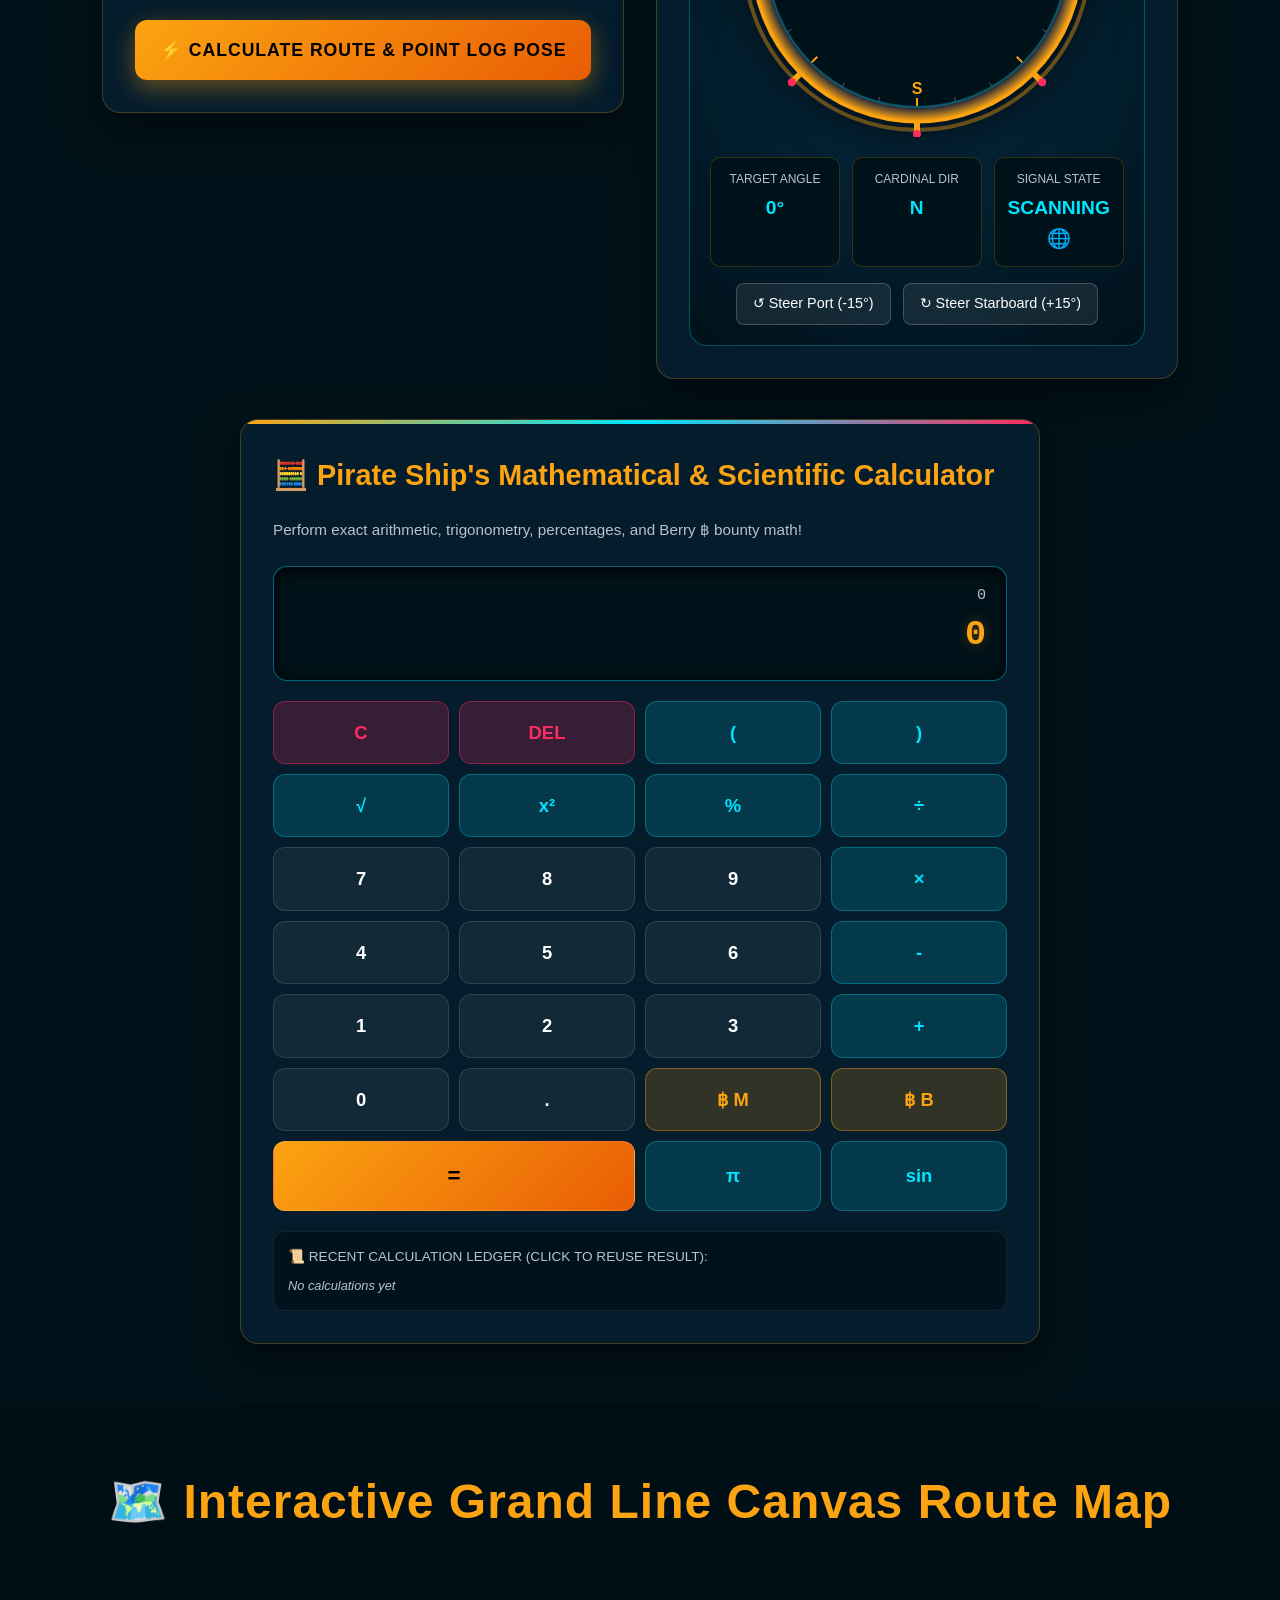
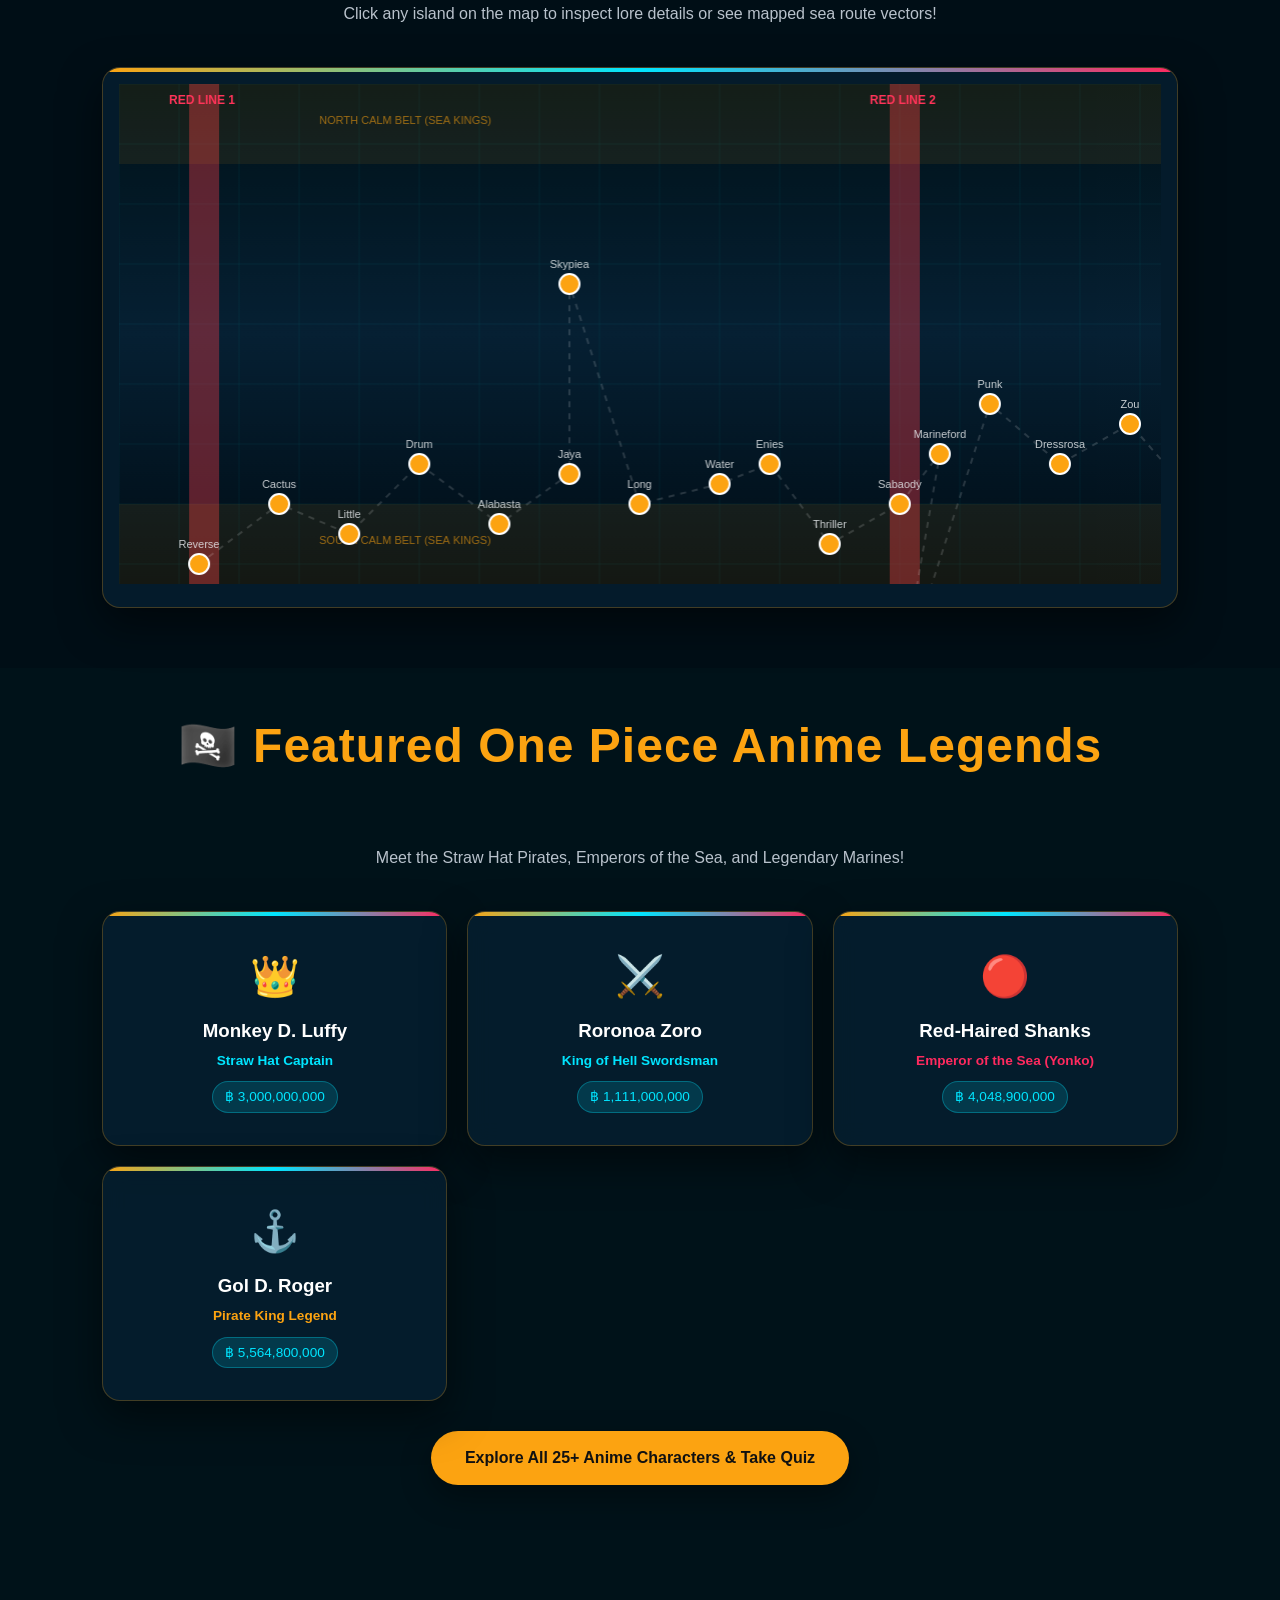
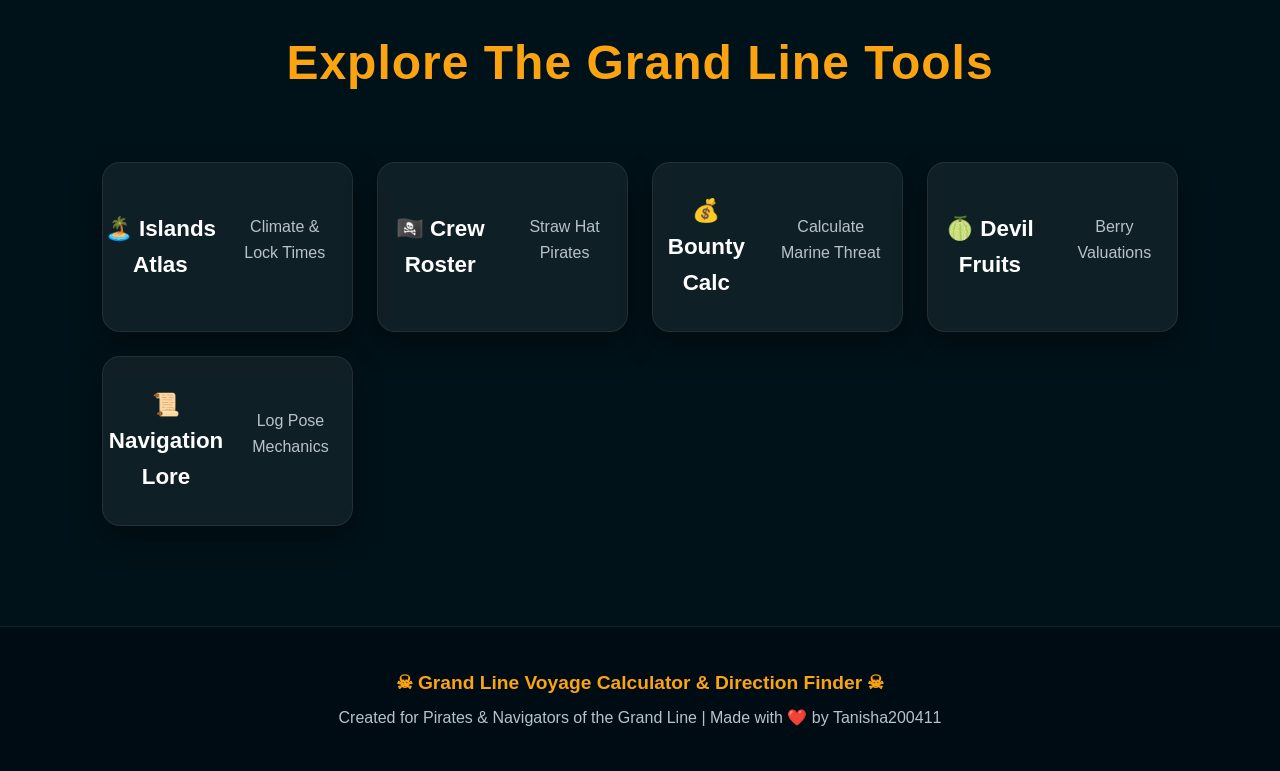
==== commit c6cd318b: "Add GrandLineCalculator web app (Flask + UI) Introduce the GrandLineCalculator project: a Flask back" ====
--- a/GrandLineCalculator/index.html
+++ b/GrandLineCalculator/index.html
@@ -1,521 +1,15 @@
 <!DOCTYPE html>
 <html lang="en">
-
-    <head>
-
-        <meta charset="UTF-8">
-        <meta name="viewport" content="width=device-width, initial-scale=1.0">
-
-        <title>Grand Line Adventure | One Piece</title>
-
-        <!-- CSS -->
-
-        <link rel="stylesheet" href="css/variables.css">
-        <link rel="stylesheet" href="css/navbar.css">
-        <link rel="stylesheet" href="css/hero.css">
-        <link rel="stylesheet" href="css/cards.css">
-        <link rel="stylesheet" href="css/animations.css">
-        <link rel="stylesheet" href="css/responsive.css">
-        <link rel="stylesheet" href="css/style.css">
-
-    </head>
-
-    <body>
-
-        <!-- ================================================= -->
-        <!-- PRELOADER -->
-        <!-- ================================================= -->
-
-        <div id="loader">
-
-            <div class="loader-content">
-
-                <div class="skull">
-                    ☠
-                </div>
-
-                <h1>Grand Line Adventure</h1>
-
-                <p>Preparing Your Ship...</p>
-
-            </div>
-
-        </div>
-
-
-
-
-
-        <!-- ================================================= -->
-        <!-- NAVBAR -->
-        <!-- ================================================= -->
-
-        <header>
-
-            <nav>
-
-                <div class="logo">
-
-                    ☠ Grand Line
-
-                </div>
-
-                <div class="menu-btn">
-
-                    ☰
-
-                </div>
-
-                <ul>
-
-                    <li><a href="#home">Home</a></li>
-
-                    <li><a href="#characters">Characters</a></li>
-
-                    <li><a href="#islands">Islands</a></li>
-
-                    <li><a href="#fruits">Devil Fruits</a></li>
-
-                    <li><a href="#about">About</a></li>
-
-                </ul>
-
-            </nav>
-
-        </header>
-
-
-
-
-
-        <!-- ================================================= -->
-        <!-- HERO -->
-        <!-- ================================================= -->
-
-        <section class="hero" id="home">
-
-            <div class="overlay"></div>
-
-            <div class="sun"></div>
-
-            <div class="compass"></div>
-
-            <div class="cloud cloud1"></div>
-            <div class="cloud cloud2"></div>
-
-            <div class="hero-content">
-
-                <h1>
-
-                    Become The King Of Pirates
-
-                </h1>
-
-                <p>
-
-                    Sail across the Grand Line,
-                    discover legendary pirates,
-                    powerful Devil Fruits,
-                    and mysterious islands.
-
-                </p>
-
-                <button class="start-btn">
-
-                    Start Adventure
-
-                </button>
-
-            </div>
-
-            <div class="waves"></div>
-
-        </section>
-
-
-
-
-
-        <!-- ================================================= -->
-        <!-- CHARACTERS -->
-        <!-- ================================================= -->
-
-        <section class="characters" id="characters">
-
-            <h2>
-
-                Straw Hat Pirates
-
-            </h2>
-
-            <div class="cards">
-
-
-
-
-                <div class="card">
-
-                    <img src="assets/image/crew/luffy.jpg" alt="Luffy">
-
-                    <h3>Monkey D. Luffy</h3>
-
-                    <p>Captain</p>
-
-                    <span>Gear 5</span>
-
-                </div>
-
-
-
-
-
-                <div class="card">
-
-                    <img src="assets/image/crew/zoro.png" alt="Zoro">
-
-                    <h3>Roronoa Zoro</h3>
-
-                    <p>Swordsman</p>
-
-                    <span>Three Sword Style</span>
-
-                </div>
-
-
-
-
-
-                <div class="card">
-
-                    <img src="assets/image/crew/nami.png" alt="Nami">
-
-                    <h3>Nami</h3>
-
-                    <p>Navigator</p>
-
-                    <span>Weather Expert</span>
-
-                </div>
-
-
-
-            <!--
-
-                <div class="card">
-
-                <img src="assets/images/crew/sanji.png" alt="Sanji">
-
-                <h3>Sanji</h3>
-
-                <p>Cook</p>
-
-                <span>Black Leg</span>
-
-                </div>
-
-
-
-
-
-                <div class="card">
-
-                <img src="assets/images/crew/usopp.png" alt="Usopp">
-
-                <h3>Usopp</h3>
-
-                <p>Sniper</p>
-
-                <span>God Usopp</span>
-
-                </div>
-
-
-
-
-
-                <div class="card">
-
-                <img src="assets/images/crew/chopper.png" alt="Chopper">
-
-                <h3>Tony Tony Chopper</h3>
-
-                <p>Doctor</p>
-
-                <span>Monster Point</span>
-
-                </div>
-
-
-
-
-
-                <div class="card">
-
-                <img src="assets/images/crew/robin.png" alt="Robin">
-
-                <h3>Nico Robin</h3>
-
-                <p>Archaeologist</p>
-
-                <span>Hana Hana no Mi</span>
-
-                </div>
-
-
-
-
-
-                <div class="card">
-
-                <img src="assets/images/crew/franky.png" alt="Franky">
-
-                <h3>Franky</h3>
-
-                <p>Shipwright</p>
-
-                <span>SUPER!!</span>
-
-                </div>
-
-
-
-
-
-                <div class="card">
-
-                <img src="assets/images/crew/brook.png" alt="Brook">
-
-                <h3>Brook</h3>
-
-                <p>Musician</p>
-
-                <span>Soul King</span>
-
-                </div>
-
-
-
-
-
-                <div class="card">
-
-                <img src="assets/images/crew/jinbe.png" alt="Jinbe">
-
-                <h3>Jinbe</h3>
-
-                <p>Helmsman</p>
-
-                <span>Fish-Man Karate</span>
-
-                </div>
-                -->
-
-            </div>
-
-        </section>
-
-
-
-
-
-
-
-        <!-- ================================================= -->
-        <!-- ISLANDS -->
-        <!-- ================================================= -->
-
-        <section class="islands" id="islands">
-
-            <h2>
-
-                Explore The Grand Line
-
-            </h2>
-
-            <div class="island-grid">
-
-                <div class="island">
-
-                    <h3>East Blue</h3>
-
-                    <p>Where the adventure begins.</p>
-
-                </div>
-
-                <div class="island">
-
-                    <h3>Alabasta</h3>
-
-                    <p>The kingdom of the desert.</p>
-
-                </div>
-
-                <div class="island">
-
-                    <h3>Skypiea</h3>
-
-                    <p>The island above the clouds.</p>
-
-                </div>
-
-                <div class="island">
-
-                    <h3>Water 7</h3>
-
-                    <p>City of legendary shipwrights.</p>
-
-                </div>
-
-                <div class="island">
-
-                    <h3>Dressrosa</h3>
-
-                    <p>Kingdom of toys.</p>
-
-                </div>
-
-                <div class="island">
-
-                    <h3>Wano</h3>
-
-                    <p>Land of Samurai.</p>
-
-                </div>
-
-            </div>
-
-        </section>
-
-
-
-
-
-
-
-        <!-- ================================================= -->
-        <!-- DEVIL FRUITS -->
-        <!-- ================================================= -->
-
-        <section class="fruits" id="fruits">
-
-            <h2>
-
-                Legendary Devil Fruits
-
-            </h2>
-
-            <div class="fruit-container">
-
-                <div class="fruit">
-
-                    🔥
-
-                    <h3>Gomu Gomu no Mi</h3>
-
-                </div>
-
-                <div class="fruit">
-
-                    ⚡
-
-                    <h3>Goro Goro no Mi</h3>
-
-                </div>
-
-                <div class="fruit">
-
-                    ❄
-
-                    <h3>Hie Hie no Mi</h3>
-
-                </div>
-
-                <div class="fruit">
-
-                    🌋
-
-                    <h3>Magu Magu no Mi</h3>
-
-                </div>
-
-            </div>
-
-        </section>
-
-
-
-
-
-
-
-        <!-- ================================================= -->
-        <!-- ABOUT -->
-        <!-- ================================================= -->
-
-        <section class="about" id="about">
-
-            <h2>
-
-                About This Project
-
-            </h2>
-
-            <p>
-
-                Grand Line Adventure is a fan-made One Piece inspired website
-                created using HTML, CSS and JavaScript.
-
-                Designed with cinematic animations,
-                glassmorphism,
-                interactive cards,
-                and modern UI.
-
-            </p>
-
-        </section>
-
-
-
-
-
-
-
-        <!-- ================================================= -->
-        <!-- FOOTER -->
-        <!-- ================================================= -->
-
-        <footer>
-
-            <p>
-
-                Grand Line Adventure
-
-            </p>
-
-            <p>
-
-                Made with ❤️ by TanishaBuilds
-
-            </p>
-
-        </footer>
-
-
-
-
-
-
-        <!-- ================================================= -->
-        <!-- JAVASCRIPT -->
-        <!-- ================================================= -->
-
-        <script src="js/navbar.js"></script>
-        <script src="js/hero.js"></script>
-        <script src="js/cards.js"></script>
-        <script src="js/particles.js"></script>
-        <script src="js/loader.js"></script>
-        <script src="js/main.js"></script>
-
-    </body>
-
-</html>+<head>
+  <meta charset="UTF-8">
+  <meta http-equiv="refresh" content="0; url=pages/index.html">
+  <title>Redirecting to Grand Line Voyage Calculator...</title>
+  <script>
+    window.location.href = "pages/index.html";
+  </script>
+</head>
+<body style="background:#001219; color:#fca311; font-family:sans-serif; text-align:center; padding:100px;">
+  <h1>☠ Grand Line Voyage Calculator & Direction Finder</h1>
+  <p>Redirecting to pirate navigation suite... <a href="pages/index.html" style="color:#00e5ff;">Click here if not redirected</a></p>
+</body>
+</html>
